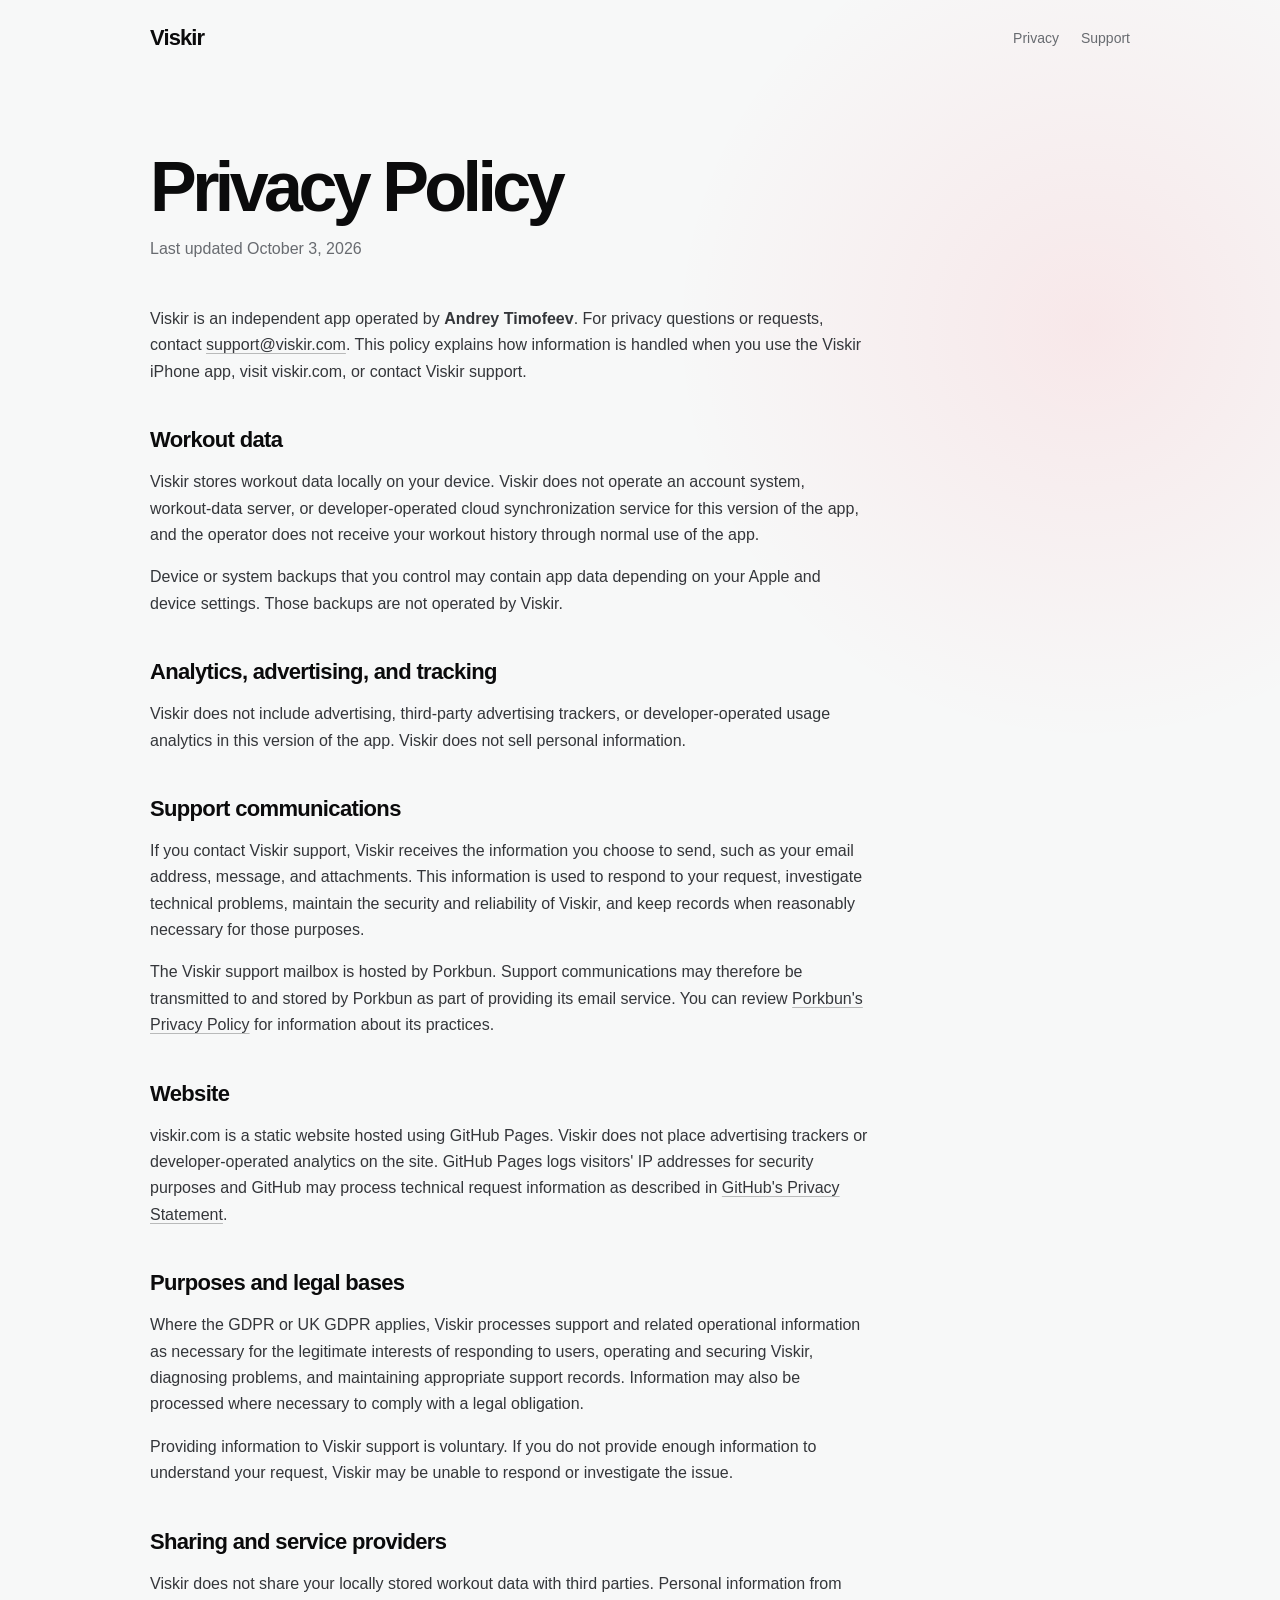
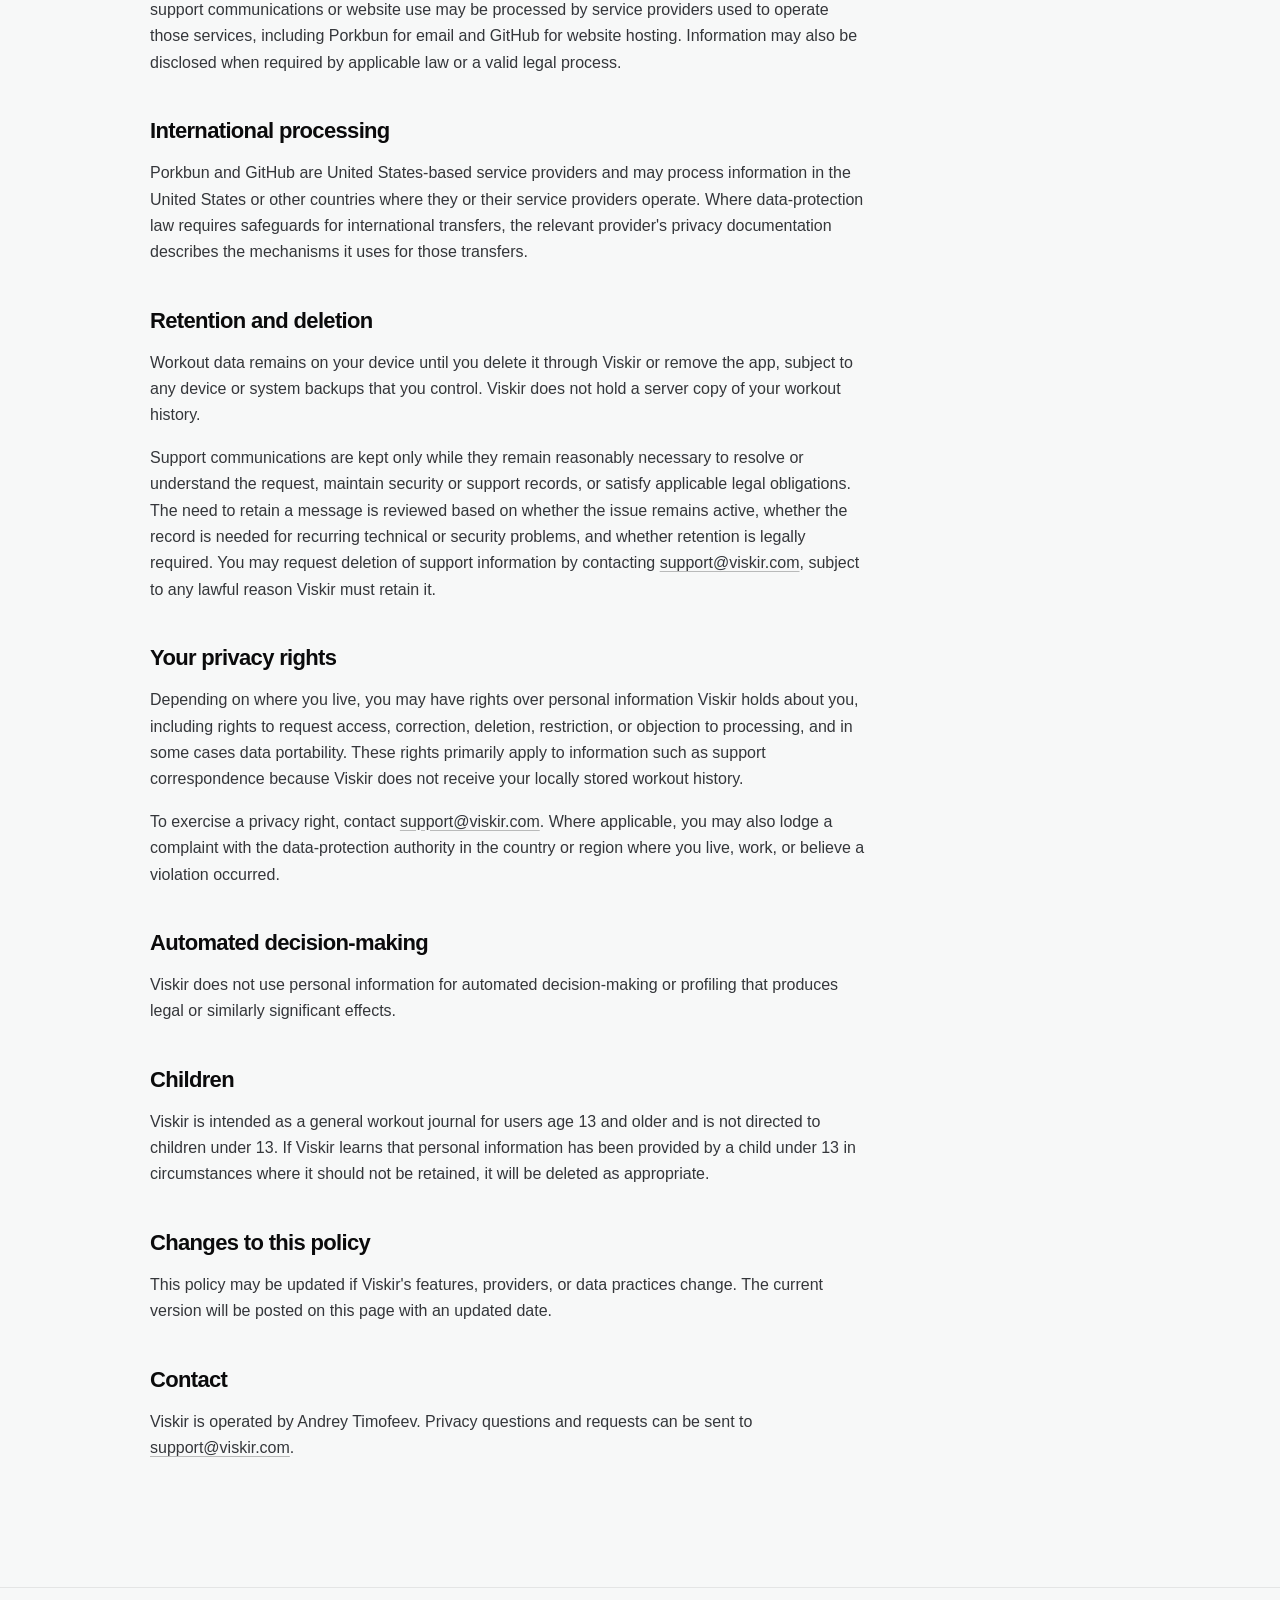
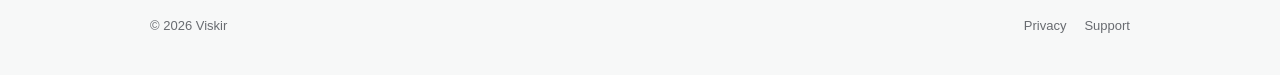
==== privacy/index.html @ c647f85d "privacy" ====
<!doctype html>
<html lang="en">
<head>
  <meta charset="utf-8">
  <meta name="viewport" content="width=device-width, initial-scale=1">
  <meta name="description" content="Viskir Privacy Policy">
  <title>Privacy Policy — Viskir</title>
  <link rel="stylesheet" href="/styles.css">
</head>
<body>
  <header class="shell nav">
    <a class="brand" href="/">Viskir</a>
    <nav class="navlinks" aria-label="Primary navigation">
      <a href="/privacy/" aria-current="page">Privacy</a>
      <a href="/support/">Support</a>
    </nav>
  </header>

  <main class="shell page">
    <div class="page-header">
      <h1>Privacy Policy</h1>
      <p class="subtitle">Last updated October 3, 2026</p>
    </div>

    <article class="prose">

      <p>
        Viskir is an independent app operated by <strong>Andrey Timofeev</strong>.
        For privacy questions or requests, contact
        <a href="mailto:support@viskir.com">support@viskir.com</a>.
        This policy explains how information is handled when you use the Viskir
        iPhone app, visit viskir.com, or contact Viskir support.
      </p>

      <h2>Workout data</h2>
      <p>
        Viskir stores workout data locally on your device. Viskir does not operate
        an account system, workout-data server, or developer-operated cloud
        synchronization service for this version of the app, and the operator does
        not receive your workout history through normal use of the app.
      </p>
      <p>
        Device or system backups that you control may contain app data depending on
        your Apple and device settings. Those backups are not operated by Viskir.
      </p>

      <h2>Analytics, advertising, and tracking</h2>
      <p>
        Viskir does not include advertising, third-party advertising trackers, or
        developer-operated usage analytics in this version of the app. Viskir does
        not sell personal information.
      </p>

      <h2>Support communications</h2>
      <p>
        If you contact Viskir support, Viskir receives the information you choose to
        send, such as your email address, message, and attachments. This information
        is used to respond to your request, investigate technical problems, maintain
        the security and reliability of Viskir, and keep records when reasonably
        necessary for those purposes.
      </p>
      <p>
        The Viskir support mailbox is hosted by Porkbun. Support communications may
        therefore be transmitted to and stored by Porkbun as part of providing its
        email service. You can review
        <a href="https://porkbun.com/legal/agreement/privacy_policy">Porkbun's Privacy Policy</a>
        for information about its practices.
      </p>

      <h2>Website</h2>
      <p>
        viskir.com is a static website hosted using GitHub Pages. Viskir does not
        place advertising trackers or developer-operated analytics on the site.
        GitHub Pages logs visitors' IP addresses for security purposes and GitHub may
        process technical request information as described in
        <a href="https://docs.github.com/en/site-policy/privacy-policies/github-general-privacy-statement">GitHub's Privacy Statement</a>.
      </p>

      <h2>Purposes and legal bases</h2>
      <p>
        Where the GDPR or UK GDPR applies, Viskir processes support and related
        operational information as necessary for the legitimate interests of
        responding to users, operating and securing Viskir, diagnosing problems, and
        maintaining appropriate support records. Information may also be processed
        where necessary to comply with a legal obligation.
      </p>
      <p>
        Providing information to Viskir support is voluntary. If you do not provide
        enough information to understand your request, Viskir may be unable to
        respond or investigate the issue.
      </p>

      <h2>Sharing and service providers</h2>
      <p>
        Viskir does not share your locally stored workout data with third parties.
        Personal information from support communications or website use may be
        processed by service providers used to operate those services, including
        Porkbun for email and GitHub for website hosting. Information may also be
        disclosed when required by applicable law or a valid legal process.
      </p>

      <h2>International processing</h2>
      <p>
        Porkbun and GitHub are United States-based service providers and may process
        information in the United States or other countries where they or their
        service providers operate. Where data-protection law requires safeguards for
        international transfers, the relevant provider's privacy documentation
        describes the mechanisms it uses for those transfers.
      </p>

      <h2>Retention and deletion</h2>
      <p>
        Workout data remains on your device until you delete it through Viskir or
        remove the app, subject to any device or system backups that you control.
        Viskir does not hold a server copy of your workout history.
      </p>
      <p>
        Support communications are kept only while they remain reasonably necessary
        to resolve or understand the request, maintain security or support records,
        or satisfy applicable legal obligations. The need to retain a message is
        reviewed based on whether the issue remains active, whether the record is
        needed for recurring technical or security problems, and whether retention
        is legally required. You may request deletion of support information by
        contacting <a href="mailto:support@viskir.com">support@viskir.com</a>,
        subject to any lawful reason Viskir must retain it.
      </p>

      <h2>Your privacy rights</h2>
      <p>
        Depending on where you live, you may have rights over personal information
        Viskir holds about you, including rights to request access, correction,
        deletion, restriction, or objection to processing, and in some cases data
        portability. These rights primarily apply to information such as support
        correspondence because Viskir does not receive your locally stored workout
        history.
      </p>
      <p>
        To exercise a privacy right, contact
        <a href="mailto:support@viskir.com">support@viskir.com</a>. Where applicable,
        you may also lodge a complaint with the data-protection authority in the
        country or region where you live, work, or believe a violation occurred.
      </p>

      <h2>Automated decision-making</h2>
      <p>
        Viskir does not use personal information for automated decision-making or
        profiling that produces legal or similarly significant effects.
      </p>

      <h2>Children</h2>
      <p>
        Viskir is intended as a general workout journal for users age 13 and older
        and is not directed to children under 13. If Viskir learns that personal
        information has been provided by a child under 13 in circumstances where it
        should not be retained, it will be deleted as appropriate.
      </p>

      <h2>Changes to this policy</h2>
      <p>
        This policy may be updated if Viskir's features, providers, or data practices
        change. The current version will be posted on this page with an updated date.
      </p>

      <h2>Contact</h2>
      <p>
        Viskir is operated by Andrey Timofeev. Privacy questions and requests can be
        sent to <a href="mailto:support@viskir.com">support@viskir.com</a>.
      </p>
    </article>
  </main>

  <footer>
    <div class="shell footer-row">
      <span>© 2026 Viskir</span>
      <div class="footer-links">
        <a href="/privacy/">Privacy</a>
        <a href="/support/">Support</a>
      </div>
    </div>
  </footer>
</body>
</html>
---- styles.css ----
:root {
  --bg: #f7f8f8;
  --surface: rgba(255, 255, 255, 0.72);
  --text: #0b0b0c;
  --muted: #686b70;
  --line: rgba(0, 0, 0, 0.08);
  --accent: #ff283c;
  --max: 980px;
}

* { box-sizing: border-box; }

html {
  scroll-behavior: smooth;
  background: var(--bg);
}

body {
  margin: 0;
  min-height: 100vh;
  min-height: 100svh;
  display: grid;
  grid-template-rows: auto 1fr auto;
  font-family: -apple-system, BlinkMacSystemFont, "SF Pro Display", "SF Pro Text",
               "Helvetica Neue", Arial, sans-serif;
  color: var(--text);
  background:
    radial-gradient(circle at 85% 10%, rgba(255, 40, 60, 0.08), transparent 26rem),
    var(--bg);
  background-repeat: no-repeat;
  -webkit-font-smoothing: antialiased;
}

a { color: inherit; }

.shell {
  width: min(calc(100% - 40px), var(--max));
  margin: 0 auto;
}

.nav {
  min-height: 76px;
  display: flex;
  align-items: center;
  justify-content: space-between;
  gap: 24px;
}

.brand {
  font-size: 22px;
  font-weight: 700;
  letter-spacing: -0.04em;
  text-decoration: none;
}

.navlinks {
  display: flex;
  align-items: center;
  gap: 22px;
  font-size: 14px;
  color: var(--muted);
}

.navlinks a {
  text-decoration: none;
}

.navlinks a:hover { color: var(--text); }

.hero {
  min-height: 70vh;
  display: grid;
  align-items: center;
  padding: 80px 0 110px;
}

.eyebrow {
  display: inline-flex;
  align-items: center;
  gap: 9px;
  font-size: 15px;
  color: var(--muted);
  margin-bottom: 18px;
}

.dot {
  width: 8px;
  height: 8px;
  border-radius: 50%;
  background: var(--accent);
  box-shadow: 0 0 0 5px rgba(255, 40, 60, 0.08);
}

h1 {
  max-width: 760px;
  margin: 0;
  font-size: clamp(54px, 8vw, 94px);
  line-height: 0.94;
  letter-spacing: -0.065em;
  font-weight: 700;
}

.lead {
  max-width: 590px;
  margin: 28px 0 0;
  font-size: clamp(18px, 2.3vw, 23px);
  line-height: 1.45;
  letter-spacing: -0.02em;
  color: var(--muted);
}

.cta-row {
  display: flex;
  flex-wrap: wrap;
  gap: 12px;
  margin-top: 34px;
}

.button {
  min-height: 48px;
  display: inline-flex;
  align-items: center;
  justify-content: center;
  padding: 0 20px;
  border-radius: 999px;
  font-size: 15px;
  font-weight: 600;
  text-decoration: none;
  border: 1px solid var(--line);
  background: rgba(255,255,255,0.65);
  backdrop-filter: blur(18px);
  -webkit-backdrop-filter: blur(18px);
}

.button.primary {
  background: var(--accent);
  border-color: var(--accent);
  color: white;
  box-shadow: 0 10px 30px rgba(255, 40, 60, 0.18);
}

.feature-grid {
  display: grid;
  grid-template-columns: repeat(3, 1fr);
  gap: 14px;
  padding-bottom: 100px;
}

.card {
  border: 1px solid var(--line);
  background: var(--surface);
  border-radius: 24px;
  padding: 26px;
  backdrop-filter: blur(20px);
  -webkit-backdrop-filter: blur(20px);
}

.card h2 {
  margin: 0 0 10px;
  font-size: 18px;
  letter-spacing: -0.03em;
}

.card p {
  margin: 0;
  color: var(--muted);
  line-height: 1.55;
  font-size: 15px;
}

.page {
  padding: 76px 0 110px;
}

.page-header {
  margin-bottom: 48px;
}

.page h1 {
  font-size: clamp(42px, 7vw, 70px);
  line-height: 1;
}

.page .subtitle {
  margin-top: 18px;
  color: var(--muted);
  font-size: 16px;
}

.prose {
  max-width: 720px;
}

.prose h2 {
  margin: 42px 0 12px;
  font-size: 22px;
  letter-spacing: -0.03em;
}

.prose p,
.prose li {
  color: #34363a;
  font-size: 16px;
  line-height: 1.65;
}

.prose ul {
  padding-left: 20px;
}

.prose a {
  text-decoration-color: rgba(0,0,0,0.25);
  text-underline-offset: 3px;
}

.notice {
  margin: 0 0 34px;
  padding: 18px 20px;
  border: 1px solid rgba(255,40,60,0.18);
  background: rgba(255,40,60,0.05);
  border-radius: 18px;
  color: #333438;
  line-height: 1.55;
}

footer {
  border-top: 1px solid var(--line);
  padding: 30px 0 42px;
  color: var(--muted);
  font-size: 13px;
}

.footer-row {
  display: flex;
  justify-content: space-between;
  gap: 24px;
  flex-wrap: wrap;
}

.footer-links {
  display: flex;
  gap: 18px;
}

.footer-links a {
  text-decoration: none;
}

@media (max-width: 760px) {
  .shell { width: min(calc(100% - 28px), var(--max)); }
  .nav { min-height: 68px; }
  .navlinks { gap: 14px; }
  .hero { min-height: 66vh; padding: 55px 0 80px; }
  .feature-grid { grid-template-columns: 1fr; padding-bottom: 72px; }
  .card { border-radius: 20px; }
  .page { padding: 54px 0 84px; }
}

@media (prefers-reduced-motion: reduce) {
  html { scroll-behavior: auto; }
}
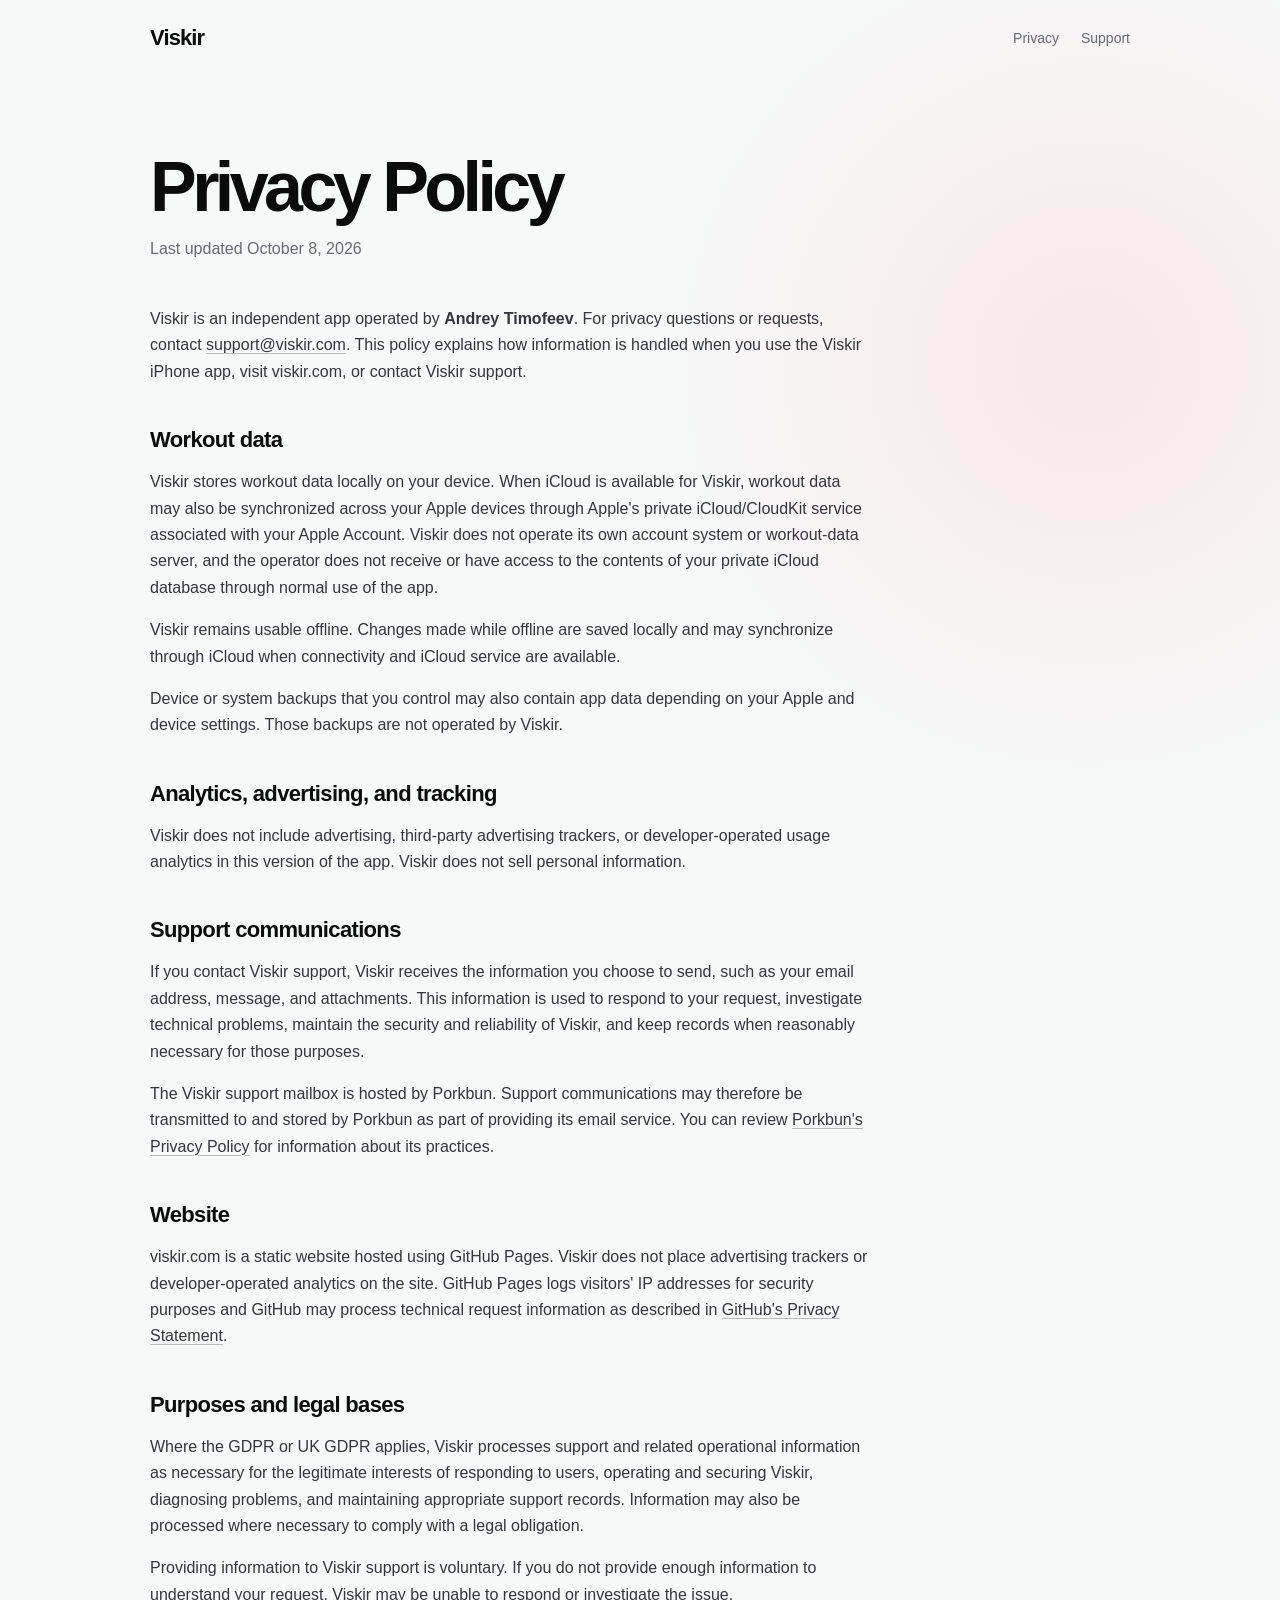
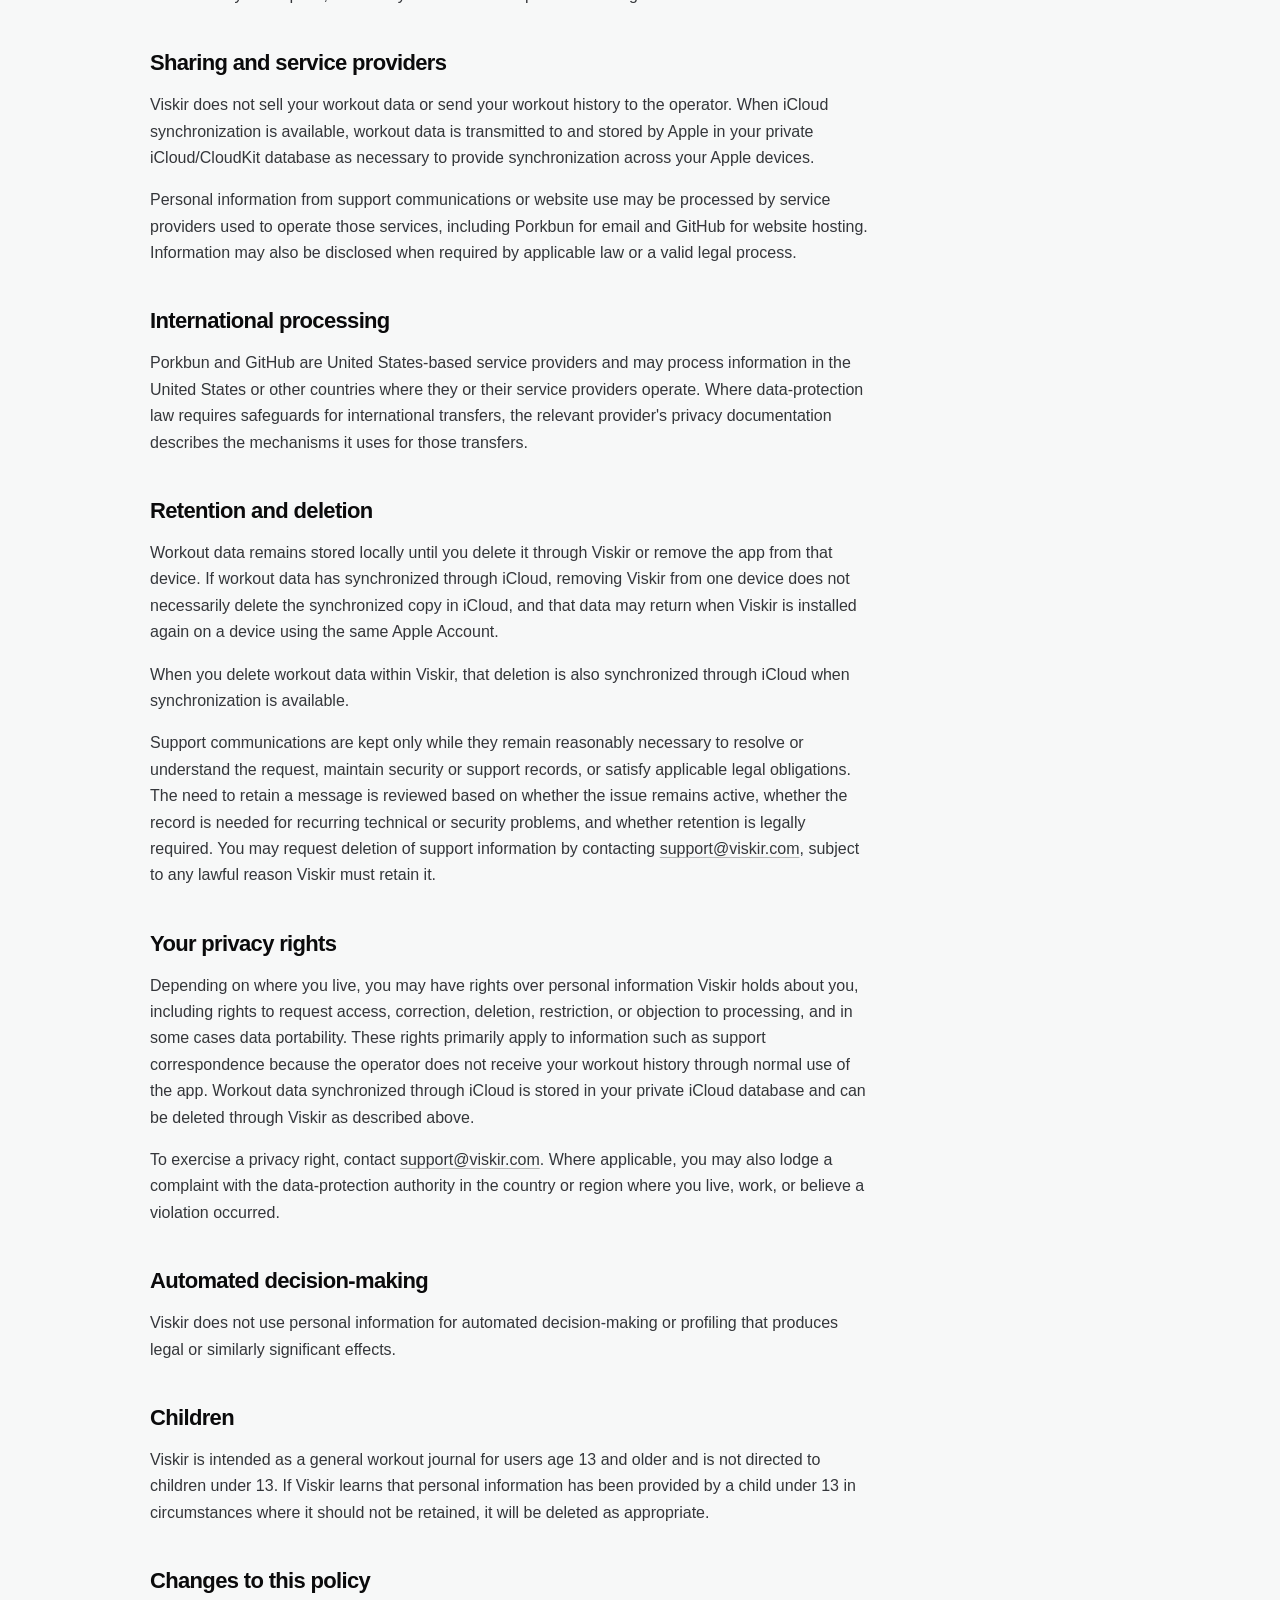
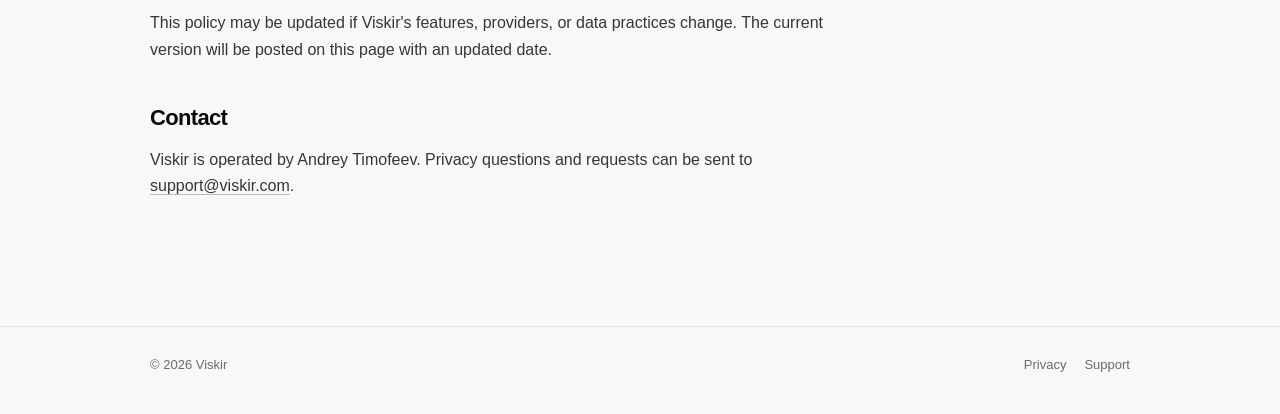
==== commit 0b4cd865: "Update privacy policy for iCloud sync" ====
--- a/privacy/index.html
+++ b/privacy/index.html
@@ -19,7 +19,7 @@
   <main class="shell page">
     <div class="page-header">
       <h1>Privacy Policy</h1>
-      <p class="subtitle">Last updated October 3, 2026</p>
+      <p class="subtitle">Last updated October 8, 2026</p>
     </div>
 
     <article class="prose">
@@ -34,14 +34,21 @@
 
       <h2>Workout data</h2>
       <p>
-        Viskir stores workout data locally on your device. Viskir does not operate
-        an account system, workout-data server, or developer-operated cloud
-        synchronization service for this version of the app, and the operator does
-        not receive your workout history through normal use of the app.
-      </p>
-      <p>
-        Device or system backups that you control may contain app data depending on
-        your Apple and device settings. Those backups are not operated by Viskir.
+        Viskir stores workout data locally on your device. When iCloud is available
+        for Viskir, workout data may also be synchronized across your Apple devices
+        through Apple's private iCloud/CloudKit service associated with your Apple
+        Account. Viskir does not operate its own account system or workout-data
+        server, and the operator does not receive or have access to the contents of
+        your private iCloud database through normal use of the app.
+      </p>
+      <p>
+        Viskir remains usable offline. Changes made while offline are saved locally
+        and may synchronize through iCloud when connectivity and iCloud service are
+        available.
+      </p>
+      <p>
+        Device or system backups that you control may also contain app data depending
+        on your Apple and device settings. Those backups are not operated by Viskir.
       </p>
 
       <h2>Analytics, advertising, and tracking</h2>
@@ -92,7 +99,12 @@
 
       <h2>Sharing and service providers</h2>
       <p>
-        Viskir does not share your locally stored workout data with third parties.
+        Viskir does not sell your workout data or send your workout history to the
+        operator. When iCloud synchronization is available, workout data is
+        transmitted to and stored by Apple in your private iCloud/CloudKit database
+        as necessary to provide synchronization across your Apple devices.
+      </p>
+      <p>
         Personal information from support communications or website use may be
         processed by service providers used to operate those services, including
         Porkbun for email and GitHub for website hosting. Information may also be
@@ -110,9 +122,15 @@
 
       <h2>Retention and deletion</h2>
       <p>
-        Workout data remains on your device until you delete it through Viskir or
-        remove the app, subject to any device or system backups that you control.
-        Viskir does not hold a server copy of your workout history.
+        Workout data remains stored locally until you delete it through Viskir or
+        remove the app from that device. If workout data has synchronized through
+        iCloud, removing Viskir from one device does not necessarily delete the
+        synchronized copy in iCloud, and that data may return when Viskir is
+        installed again on a device using the same Apple Account.
+      </p>
+      <p>
+        When you delete workout data within Viskir, that deletion is also synchronized
+        through iCloud when synchronization is available.
       </p>
       <p>
         Support communications are kept only while they remain reasonably necessary
@@ -131,8 +149,10 @@
         Viskir holds about you, including rights to request access, correction,
         deletion, restriction, or objection to processing, and in some cases data
         portability. These rights primarily apply to information such as support
-        correspondence because Viskir does not receive your locally stored workout
-        history.
+        correspondence because the operator does not receive your workout history
+        through normal use of the app. Workout data synchronized through iCloud is
+        stored in your private iCloud database and can be deleted through Viskir as
+        described above.
       </p>
       <p>
         To exercise a privacy right, contact
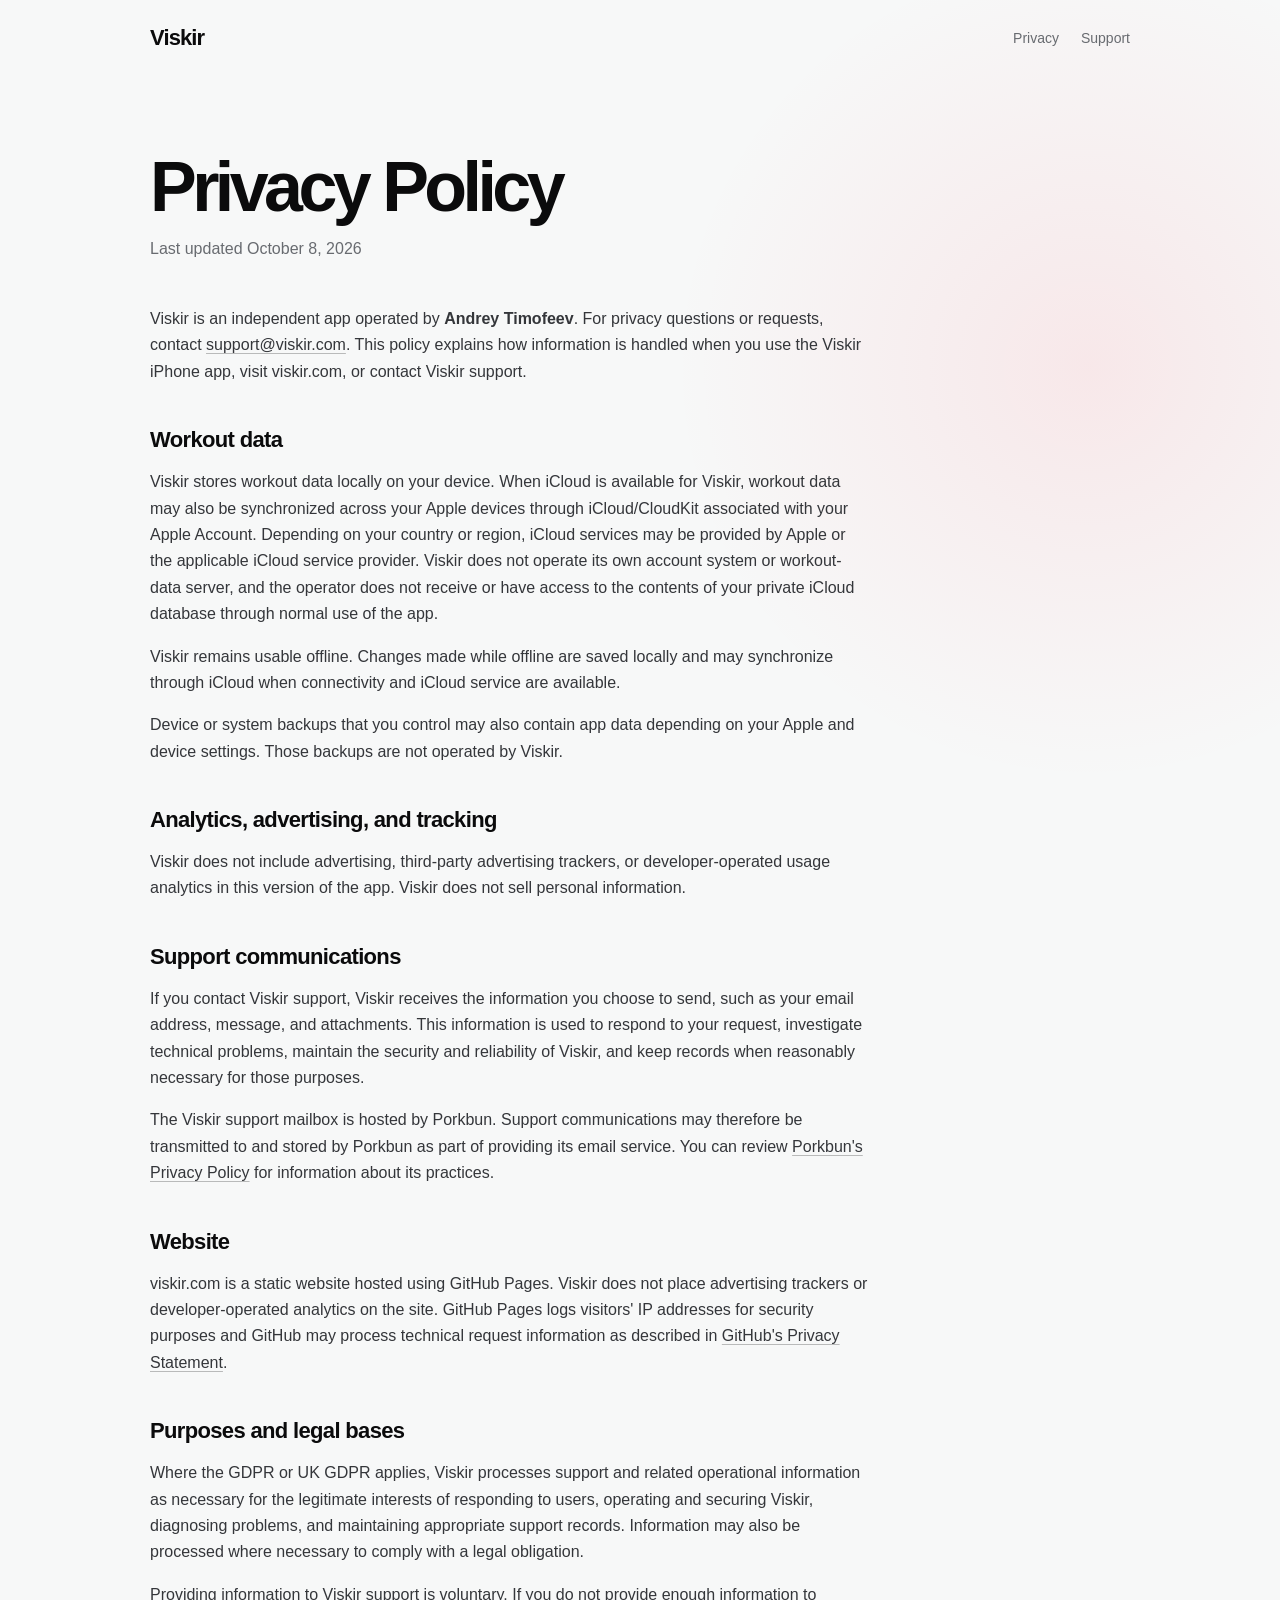
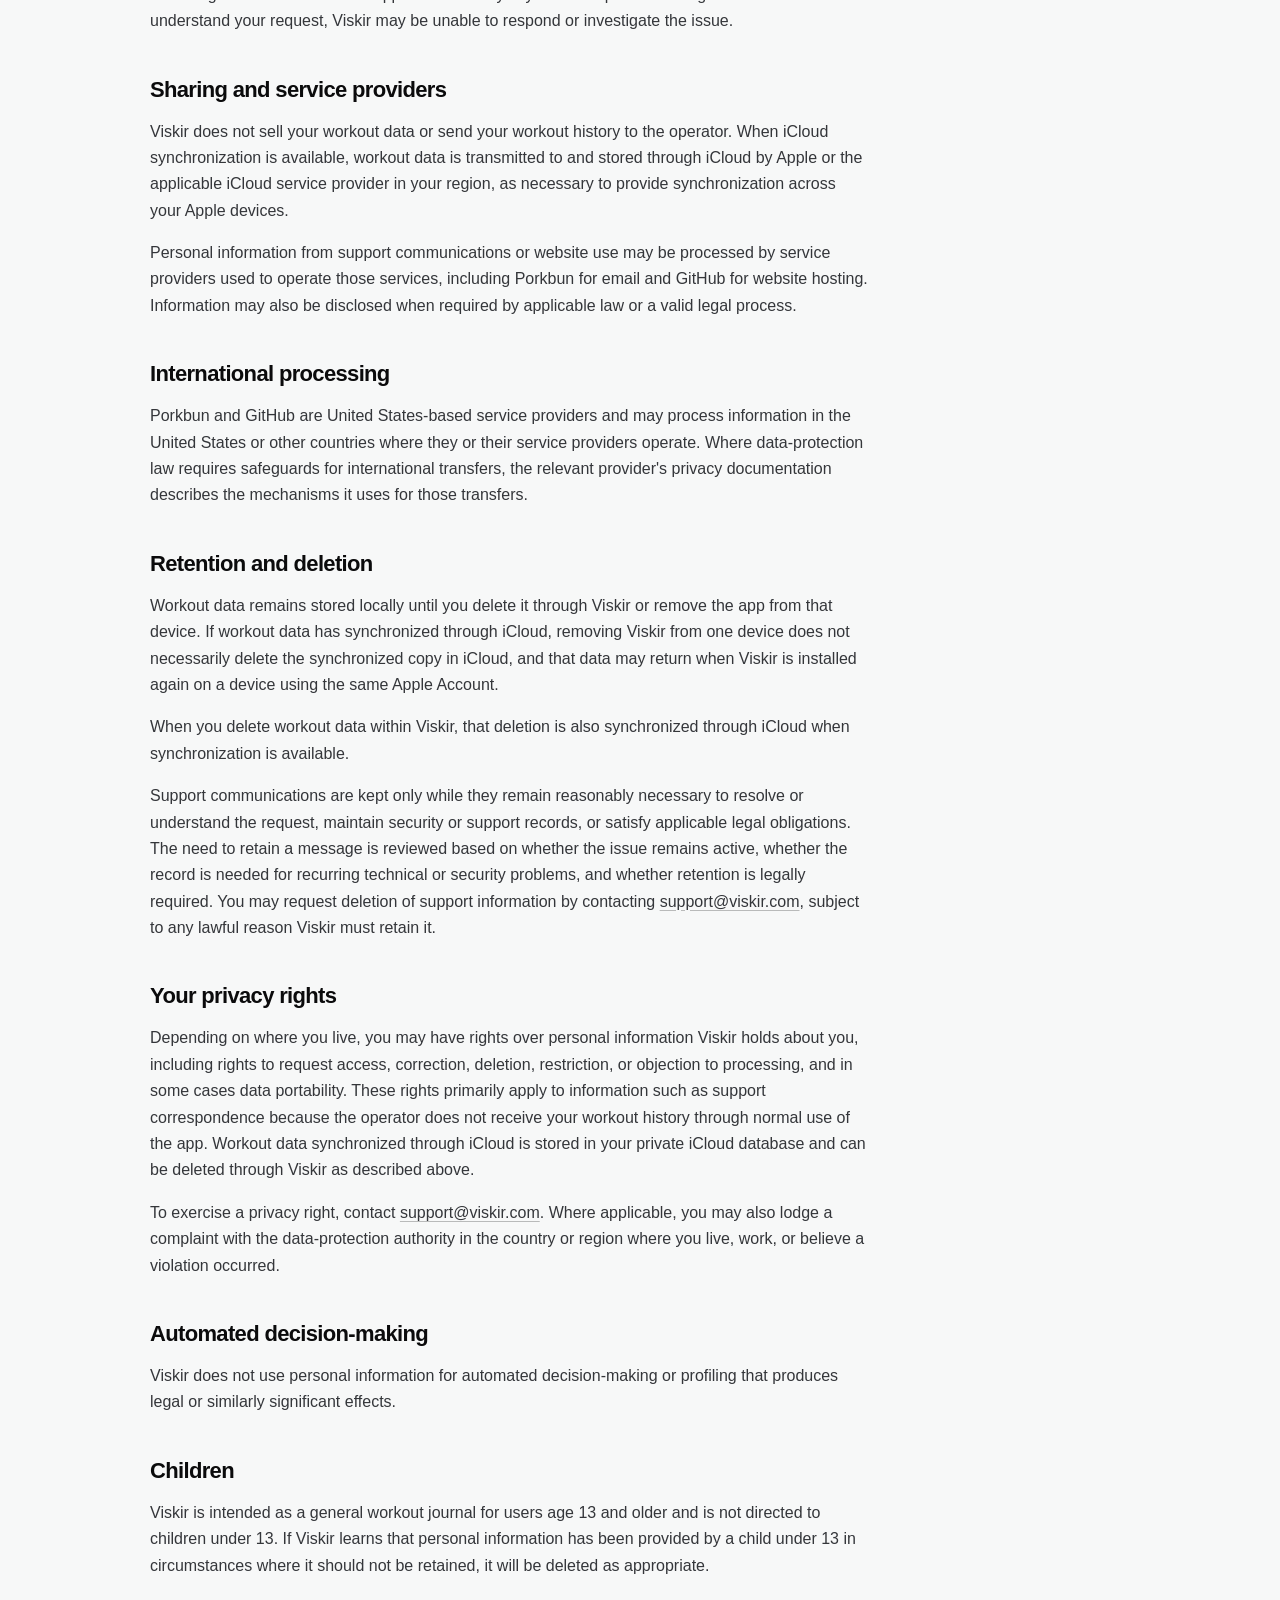
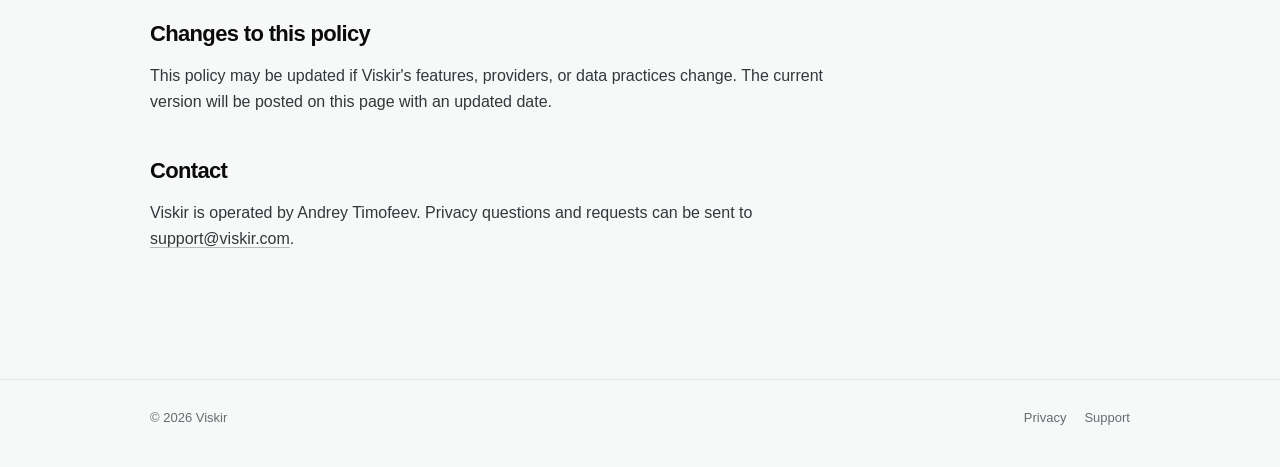
==== commit 36bffec4: "Commit 6" ====
--- a/privacy/index.html
+++ b/privacy/index.html
@@ -36,8 +36,9 @@
       <p>
         Viskir stores workout data locally on your device. When iCloud is available
         for Viskir, workout data may also be synchronized across your Apple devices
-        through Apple's private iCloud/CloudKit service associated with your Apple
-        Account. Viskir does not operate its own account system or workout-data
+        through iCloud/CloudKit associated with your Apple Account. Depending on your
+        country or region, iCloud services may be provided by Apple or the
+        applicable iCloud service provider. Viskir does not operate its own account system or workout-data
         server, and the operator does not receive or have access to the contents of
         your private iCloud database through normal use of the app.
       </p>
@@ -101,8 +102,9 @@
       <p>
         Viskir does not sell your workout data or send your workout history to the
         operator. When iCloud synchronization is available, workout data is
-        transmitted to and stored by Apple in your private iCloud/CloudKit database
-        as necessary to provide synchronization across your Apple devices.
+        transmitted to and stored through iCloud by Apple or the applicable iCloud
+        service provider in your region, as necessary to provide synchronization
+        across your Apple devices.
       </p>
       <p>
         Personal information from support communications or website use may be
